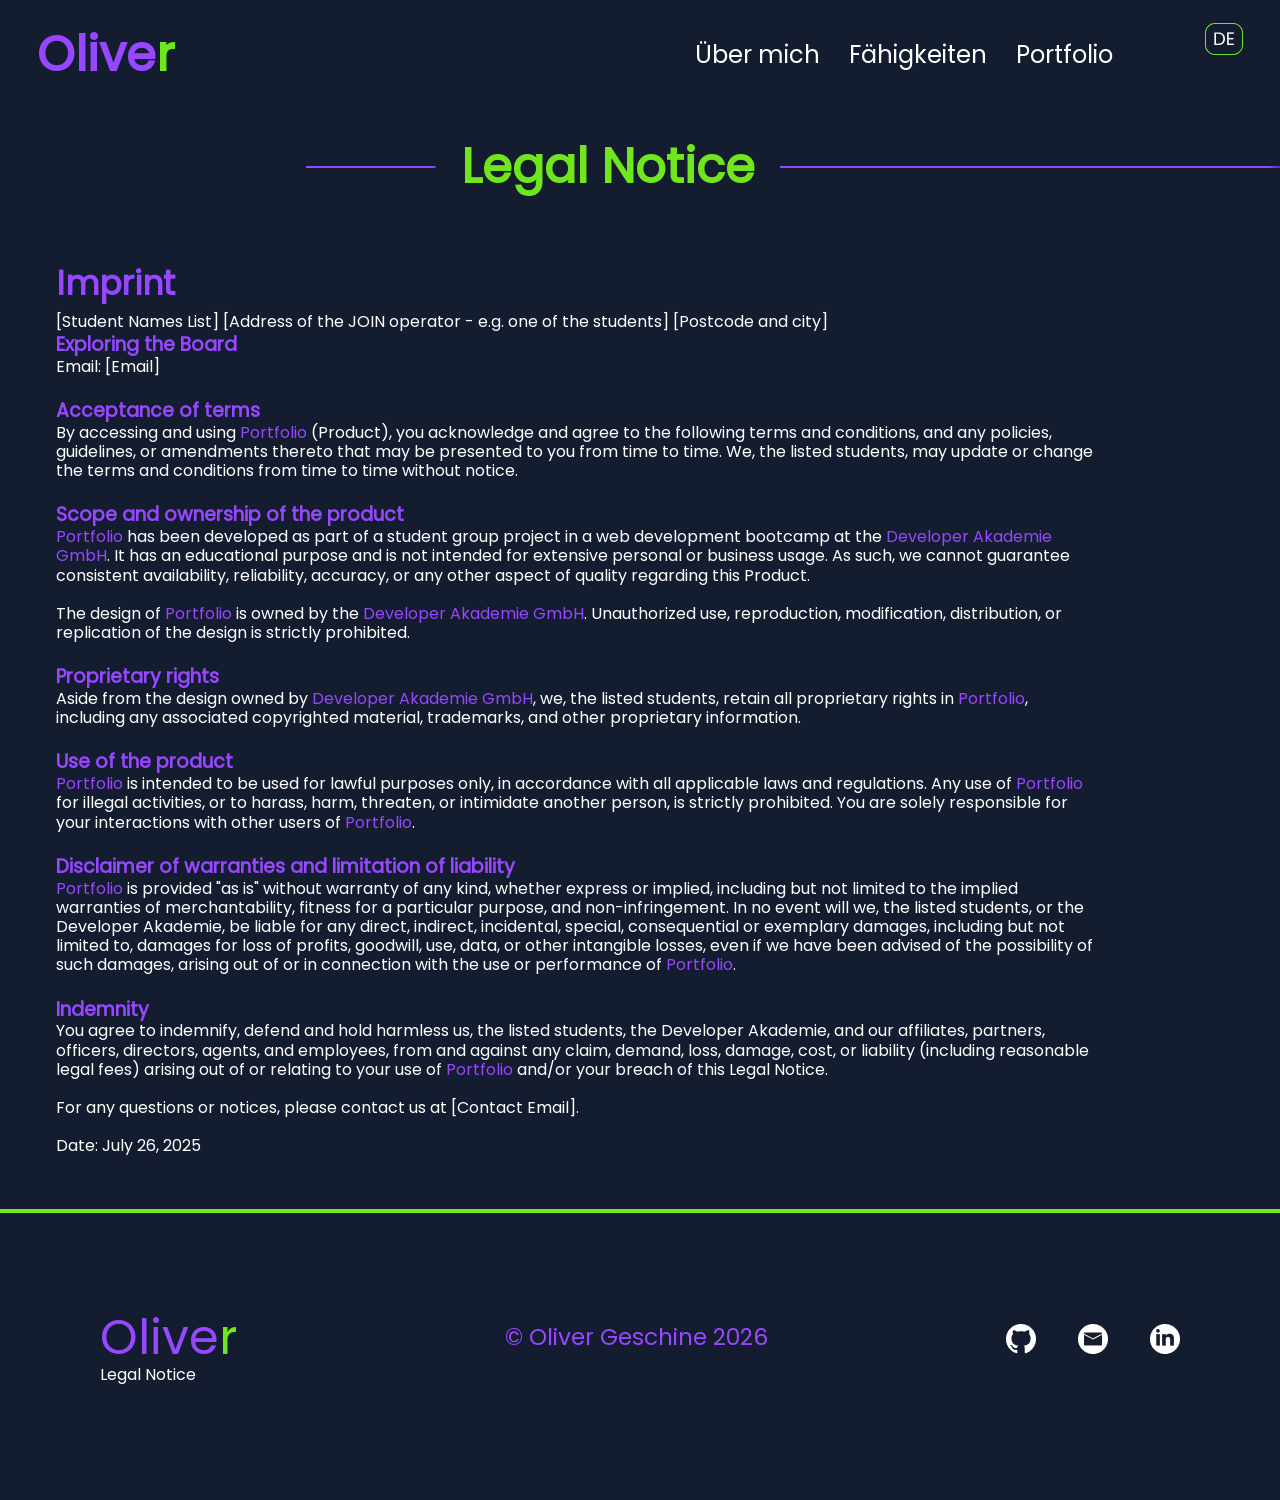
==== legal_notice.html @ e1665aa5 "add legal notice" ====
<!DOCTYPE html>
<html lang="en">

<head>
    <meta charset="UTF-8">
    <meta name="viewport" content="width=device-width, initial-scale=1.0">
    <title>Legal Notice</title>

    <link rel="stylesheet" href="style.css">
    <link rel="stylesheet" href="./styles/navbar.css">
    <link rel="stylesheet" href="./styles/footer.css">
    <link rel="stylesheet" href="./styles/legal.css">

    <script src="./scripts/navbar.js"></script>
    <script src="./scripts/translations.js"></script>
    <script src="script.js"></script>




</head>

<body>

    <div class="content-wrapper">

        <nav>
            <h1>
                <a href="#landing_page">
                    <span>Ol</span><span class="purple-dot">i</span><span>ve</span><span class="green-r">r</span>
                </a>
            </h1>

            <div class="navigation-bar">
                <div class="navigation-links-container">
                    <div class="navigations-links">
                        <a href="#about_me" onclick="setActiveNav(this)" data-translate="nav.about">About me</a>
                        <img class="navigation-links-img dNone" src="./assets/icons/purple_line.png" alt="">
                    </div>
                    <div class="navigations-links">
                        <a href="#skills" onclick="setActiveNav(this)" data-translate="nav.skills">Skills</a>
                        <img class="navigation-links-img dNone" src="./assets/icons/purple_line.png" alt="">
                    </div>
                    <div class="navigations-links">
                        <a href="#portfolio" onclick="setActiveNav(this)" data-translate="nav.portfolio">Portfolio</a>
                        <img class="navigation-links-img dNone" src="./assets/icons/purple_line.png" alt="">
                    </div>
                </div>

                <div class="change_language_container">
                    <div class="language-button" id="de_button" onclick="setLanguageDE()">
                        <img id="de_active" src="./assets/icons/de_inactive.png" alt="">
                    </div>
                    <div class="language-button" id="en_button" onclick="setLanguageEN()">
                        <img id="en_active" src="./assets/icons/en_inactive.png" alt="">
                    </div>
                </div>
            </div>
        </nav>

        <div class="header-content">
            <img class="purple-line-left" src="./assets/icons/purple_line.png" alt="">
            <h1>Legal Notice</h1>
            <img class="purple-line-right" src="./assets/icons/purple_line.png" alt="">
        </div>

        <div class="main-content">



            <h2>Imprint</h2>

            <div>
                [Student Names List]
                [Address of the JOIN operator - e.g. one of the students]
                [Postcode and city]
            </div>

            <h3>Exploring the Board</h3>
            <p>Email: [Email]</p>

            <h3>Acceptance of terms</h3>
            <p>By accessing and using <span>Portfolio</span> (Product), you acknowledge and agree to the following terms
                and
                conditions, and any policies, guidelines, or amendments thereto that may be presented to you from time
                to time. We, the listed students, may update or change the terms and conditions from time to time
                without notice.</p>

            <h3>Scope and ownership of the product</h3>
            <p><span>Portfolio</span> has been developed as part of a student group project in a web development
                bootcamp at the
                <span>Developer Akademie GmbH</span>. It has an educational purpose and is not intended for extensive
                personal or
                business usage. As such, we cannot guarantee consistent availability, reliability, accuracy, or any
                other aspect of quality regarding this Product. <br><br>The design of <span>Portfolio</span> is owned by
                the
                <span>Developer Akademie GmbH</span>. Unauthorized use, reproduction, modification, distribution, or
                replication of the design
                is strictly prohibited.
            </p>

            <h3>Proprietary rights</h3>
            <p>Aside from the design owned by <span>Developer Akademie GmbH</span>, we, the listed students, retain all
                proprietary rights in <span>Portfolio</span>, including any associated copyrighted material, trademarks,
                and other
                proprietary information.</p>

            <h3>Use of the product</h3>
            <p><span>Portfolio</span> is intended to be used for lawful purposes only, in accordance with all applicable
                laws and
                regulations. Any use of <span>Portfolio</span> for illegal activities, or to harass, harm, threaten, or
                intimidate
                another person, is strictly prohibited. You are solely responsible for your interactions with other
                users of <span>Portfolio</span>.</p>

            <h3>Disclaimer of warranties and limitation of liability</h3>
            <p><span>Portfolio</span> is provided "as is" without warranty of any kind, whether express or implied,
                including but
                not limited to the implied warranties of merchantability, fitness for a particular purpose, and
                non-infringement. In no event will we, the listed students, or the Developer Akademie, be liable for any
                direct, indirect, incidental, special, consequential or exemplary damages, including but not limited to,
                damages for loss of profits, goodwill, use, data, or other intangible losses, even if we have been
                advised of the possibility of such damages, arising out of or in connection with the use or performance
                of <span>Portfolio</span>.</p>

            <h3>Indemnity</h3>
            <p>You agree to indemnify, defend and hold harmless us, the listed students, the Developer Akademie, and
                our affiliates, partners, officers, directors, agents, and employees, from and against any claim,
                demand, loss, damage, cost, or liability (including reasonable legal fees) arising out of or relating to
                your use of <span>Portfolio</span> and/or your breach of this Legal Notice. <br><br>

                For any questions or notices, please contact us at [Contact Email]. <br><br>

                Date: July 26, 2025</p>

        </div>
        <footer>
            <div class="footer-content">
                <a class="footer-name" href="#landing_page">
                    <span>Ol</span><span class="purple-dot">i</span><span>ve</span><span class="green-r">r</span>
                </a>
                <div>
                    <span>&copy; Oliver Geschine 2026</span>
                </div>
                <div class="footer-links">
                    <a href="https://github.com/OliGeschine" target="_blank"><img src="./assets/icons/github.png"
                            alt="Github"></a>
                    <a href="#contact"><img src="./assets/icons/email.png" alt="Email"></a>
                    <a href="https://www.linkedin.com/in/oliver-geschine-a71230404/" target="_blank"><img
                            src="./assets/icons/linkedin.png" alt="LinkedIn"></a>
                </div>
            </div>
            <div class="legal-notice">Legal Notice</div>
        </footer>
</body>

</html>
---- style.css ----
* {
    margin: 0;
    padding: 0;
    box-sizing: border-box;
    /* outline: 1px solid red; */
}

html {
    height: 100%;
    scroll-behavior: smooth;
    background-color: #000000;
    display: flex;
    justify-content: center;
}

body {
    height: 100%;
    color: white;
    display: flex;
    justify-content: center;
    margin: 0;
    padding: 0;
    font-family: 'Poppins', sans-serif;
    box-sizing: border-box;
    width: 100%;
}

.content-wrapper {
    max-width: 1440px;
    width: 100%;
    display: flex;
    flex-direction: column;
    align-items: center;
    position: absolute;
    overflow: hidden;
    background-color: #141D2F;
}

.dNone {
    display: none;
}

@font-face {
    font-family: 'Poppins';
    src: url('assets/fonts/Poppins/Poppins-Regular.woff') format('woff');
}

.poppins-thin {
    font-family: "Poppins", sans-serif;
    font-weight: 100;
    font-style: normal;
}

.poppins-extralight {
    font-family: "Poppins", sans-serif;
    font-weight: 200;
    font-style: normal;
}

.poppins-light {
    font-family: "Poppins", sans-serif;
    font-weight: 300;
    font-style: normal;
}

.poppins-regular {
    font-family: "Poppins", sans-serif;
    font-weight: 400;
    font-style: normal;
}

.poppins-medium {
    font-family: "Poppins", sans-serif;
    font-weight: 500;
    font-style: normal;
}

.poppins-semibold {
    font-family: "Poppins", sans-serif;
    font-weight: 600;
    font-style: normal;
}

.poppins-bold {
    font-family: "Poppins", sans-serif;
    font-weight: 700;
    font-style: normal;
}

.poppins-extrabold {
    font-family: "Poppins", sans-serif;
    font-weight: 800;
    font-style: normal;
}

.poppins-black {
    font-family: "Poppins", sans-serif;
    font-weight: 900;
    font-style: normal;
}

.poppins-thin-italic {
    font-family: "Poppins", sans-serif;
    font-weight: 100;
    font-style: italic;
}

.poppins-extralight-italic {
    font-family: "Poppins", sans-serif;
    font-weight: 200;
    font-style: italic;
}

.poppins-light-italic {
    font-family: "Poppins", sans-serif;
    font-weight: 300;
    font-style: italic;
}

.poppins-regular-italic {
    font-family: "Poppins", sans-serif;
    font-weight: 400;
    font-style: italic;
}

.poppins-medium-italic {
    font-family: "Poppins", sans-serif;
    font-weight: 500;
    font-style: italic;
}

.poppins-semibold-italic {
    font-family: "Poppins", sans-serif;
    font-weight: 600;
    font-style: italic;
}

.poppins-bold-italic {
    font-family: "Poppins", sans-serif;
    font-weight: 700;
    font-style: italic;
}

.poppins-extrabold-italic {
    font-family: "Poppins", sans-serif;
    font-weight: 800;
    font-style: italic;
}

.poppins-black-italic {
    font-family: "Poppins", sans-serif;
    font-weight: 900;
    font-style: italic;
}
---- styles/navbar.css ----
h1 a {
    text-decoration: none;
    color: white;
}

nav {
    width: 100%;
    height: 109px;
    display: flex;
    justify-content: space-between;
    align-items: center;
    position: fixed;
    top: 0px;
    left: 50%;
    transform: translateX(-50%);
    max-width: 1440px;
    z-index: 99;
    background-color: #141D2F;
    padding: 0 37px;
}

.navigation-bar {
    gap: 92px;
    display: flex;
    align-items: center;
}

.navigation-links-container {
    display: flex;
    font-size: 24px;
    gap: 29px;
}

.navigation-links-container a {
    text-decoration: none;
    color: white;
    font-weight: 400;
    font-style: normal;
}

.navigation-links-container a:hover {
    color: #70e71a;
}

.navigations-links {
    display: flex;
    flex-direction: column;
    justify-content: flex-start;
}

.navigation-links-img {
    width: 57px;
    height: 3px;
}

.navigations-links.active a {
    color: #70e71a !important;
}

.navigations-links.active .navigation-links-img {
    display: block !important;
}

.change_language_button {
    height: 32px;
    width: 92px;
    cursor: pointer;
}

.purple-dot {
    color: #9747ff;
}

.green-r {
    color: #70e71a;
}
---- styles/footer.css ----
footer {
    display: flex;
    flex-direction: column;
    justify-content: center;
    padding: 50px 100px;
    width: 100%;
    height: 291px;
    font-size: 23px;
    line-height: 120%;
    border-top: 4px solid #70e71a;
    background-color: #141D2F;
    z-index: 1;
}

.footer-content {
    display: flex;
    justify-content: space-between;
}

.footer-name {
    font-size: 48px;
    color: white;
    text-decoration: none;
    padding-right: 30px;
}

.purple-dot {
    color: #9747ff;
}

.green-r {
    color: #70e71a;
}

.footer-links {
    display: flex;
    gap: 42px;
}

.footer-links a {
    transition: 0.15s ease-in-out;
}

.footer-links a:hover {
    transform: scale(1.4);
}

.legal-notice {
    font-size: 16px;
}

.footer-legal-notice-container {
    display: flex;
    flex-direction: column;
    line-height: 1.2rem;
}

.footer-legal-notice-img {
    width: 57px;
    height: 2px;
    opacity: 0;
}

.footer-legal-notice-container:hover .footer-legal-notice-img {
    opacity: 1;
    transition: 0.3s ease-in;
}
---- styles/legal.css ----
.main-content {
    height: 63%;
    margin-top: 56px;
    display: flex;
    flex-direction: column;
    width: 1168px;
    height: 950px;
    padding-right: 130px;
}

.header-content {
    height: 73px;
    display: flex;
    align-items: center;
    justify-content: flex-end;
    width: 100%;
    gap: 25px;
    margin-top: 130px;
}

.purple-line-left {
    width: 130px;
    height: 2px;
}

.purple-line-right {
    width: 500px;
    height: 2px;
}

h1 {
    font-size: 48px;
    color: #70E61C;
}

h2 {
    font-size: 33px;
    color: #9747FF;
}

h3 {
    font-size: 19px;
    color: #9747FF;
    font-weight: 700;
    line-height: 120%;
}

p {
    font-size: 16px;
    font-weight: 400;
    line-height: 120%;
    margin-bottom: 24px;
}

span {
    color: #9747FF;
}
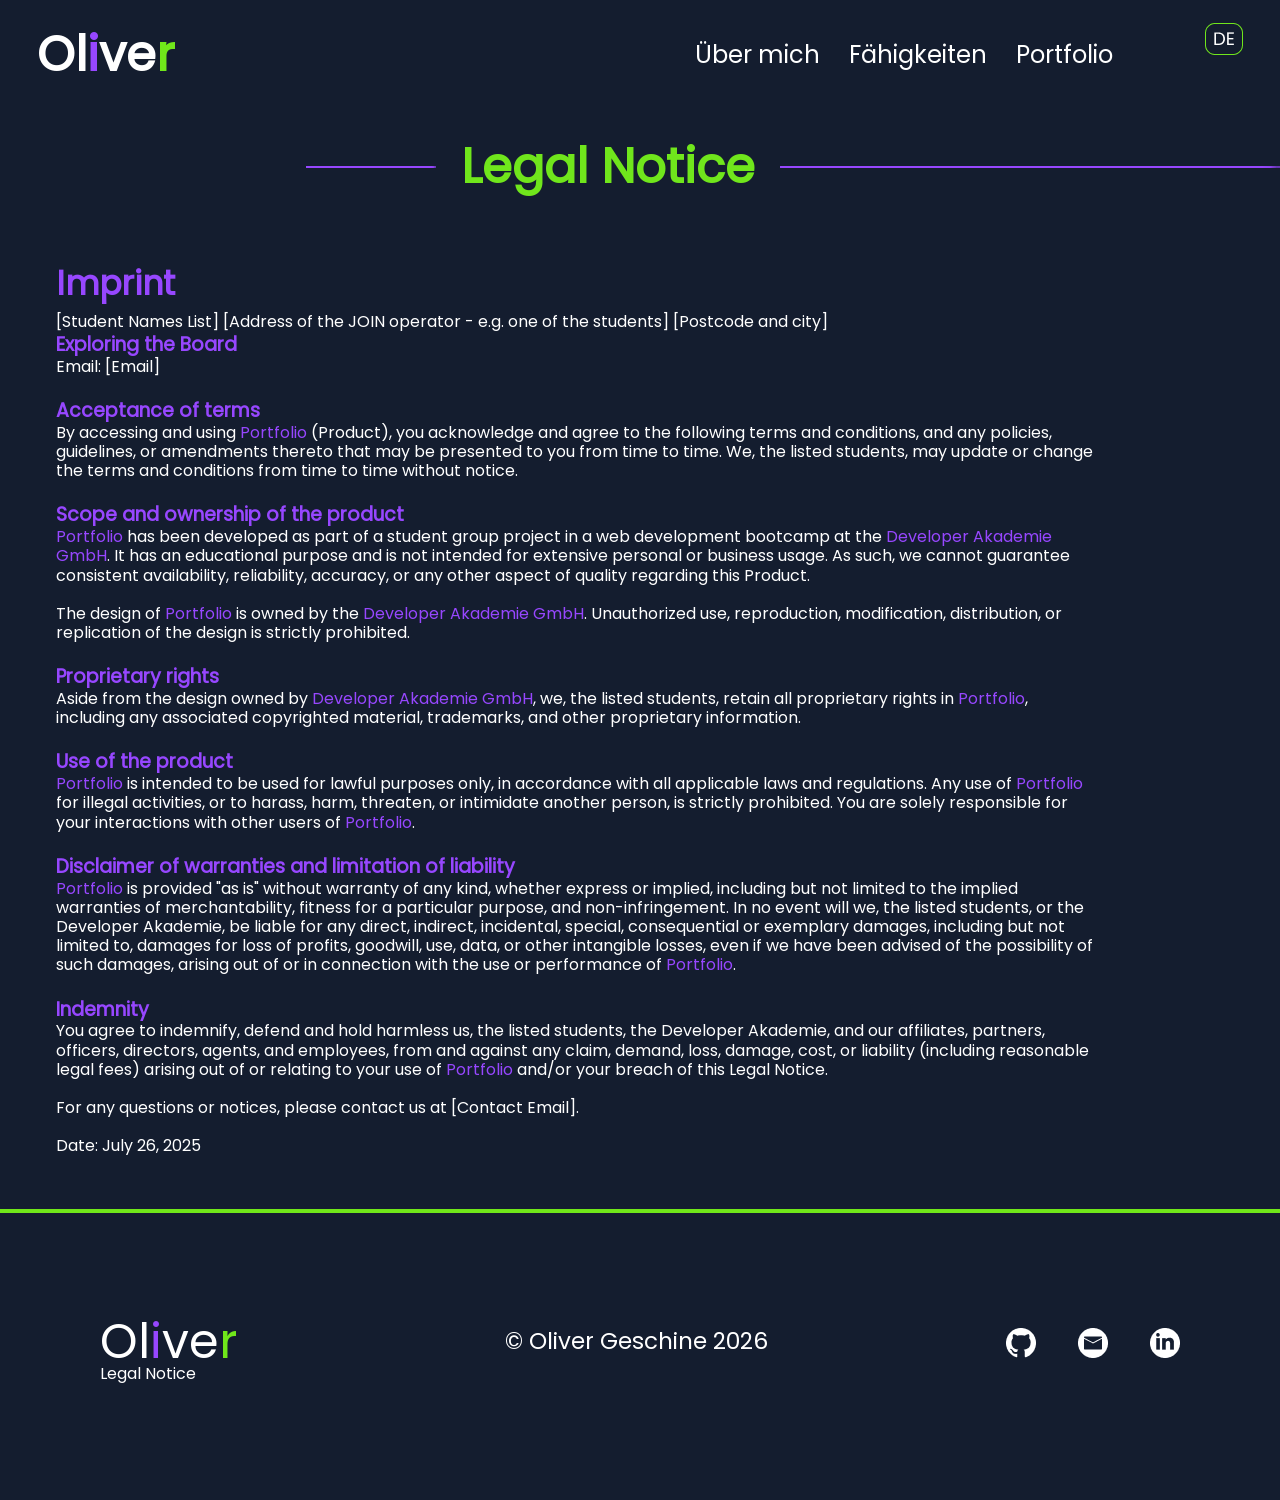
==== commit b88a3ca4: "fully connected index und legal notice" ====
--- a/legal_notice.html
+++ b/legal_notice.html
@@ -22,11 +22,11 @@
 
 <body>
 
-    <div class="content-wrapper">
+    <div class="content-wrapper" id="legal">
 
         <nav>
             <h1>
-                <a href="#landing_page">
+                <a onclick="window.location.href='./index.html'">
                     <span>Ol</span><span class="purple-dot">i</span><span>ve</span><span class="green-r">r</span>
                 </a>
             </h1>
@@ -34,15 +34,18 @@
             <div class="navigation-bar">
                 <div class="navigation-links-container">
                     <div class="navigations-links">
-                        <a href="#about_me" onclick="setActiveNav(this)" data-translate="nav.about">About me</a>
+                        <a onclick="window.location.href='./index.html?scrollTo=about_me'" onclick="setActiveNav(this)"
+                            data-translate="nav.about">About me</a>
                         <img class="navigation-links-img dNone" src="./assets/icons/purple_line.png" alt="">
                     </div>
                     <div class="navigations-links">
-                        <a href="#skills" onclick="setActiveNav(this)" data-translate="nav.skills">Skills</a>
+                        <a onclick="window.location.href='./index.html?scrollTo=skills'" onclick="setActiveNav(this)"
+                            data-translate="nav.skills">Skills</a>
                         <img class="navigation-links-img dNone" src="./assets/icons/purple_line.png" alt="">
                     </div>
                     <div class="navigations-links">
-                        <a href="#portfolio" onclick="setActiveNav(this)" data-translate="nav.portfolio">Portfolio</a>
+                        <a onclick="window.location.href='./index.html?scrollTo=portfolio'" onclick="setActiveNav(this)"
+                            data-translate="nav.portfolio">Portfolio</a>
                         <img class="navigation-links-img dNone" src="./assets/icons/purple_line.png" alt="">
                     </div>
                 </div>
@@ -136,21 +139,27 @@
         </div>
         <footer>
             <div class="footer-content">
-                <a class="footer-name" href="#landing_page">
+                <a class="footer-name" onclick="window.location.href='./index.html'">
                     <span>Ol</span><span class="purple-dot">i</span><span>ve</span><span class="green-r">r</span>
                 </a>
                 <div>
-                    <span>&copy; Oliver Geschine 2026</span>
+                    <span class="copyright-name">&copy; Oliver Geschine 2026</span>
                 </div>
                 <div class="footer-links">
                     <a href="https://github.com/OliGeschine" target="_blank"><img src="./assets/icons/github.png"
                             alt="Github"></a>
-                    <a href="#contact"><img src="./assets/icons/email.png" alt="Email"></a>
+                    <a onclick="window.location.href='./index.html?scrollTo=contact'"><img
+                            src="./assets/icons/email.png" alt="Email"></a>
                     <a href="https://www.linkedin.com/in/oliver-geschine-a71230404/" target="_blank"><img
                             src="./assets/icons/linkedin.png" alt="LinkedIn"></a>
                 </div>
             </div>
-            <div class="legal-notice">Legal Notice</div>
+            <div class="footer-legal-notice-container">
+                <a class="legal-notice" href="#legal">Legal
+                    Notice</a>
+                <img class="footer-legal-notice-img" src="./assets/icons/green_line.png" alt="">
+            </div>
+
         </footer>
 </body>
 
--- a/styles/footer.css
+++ b/styles/footer.css
@@ -10,6 +10,11 @@
     border-top: 4px solid #70e71a;
     background-color: #141D2F;
     z-index: 1;
+    scroll-behavior: smooth;
+}
+
+footer span {
+    color: white;
 }
 
 .footer-content {
@@ -47,6 +52,7 @@
 
 .legal-notice {
     font-size: 16px;
+    cursor: pointer;
 }
 
 .footer-legal-notice-container {
--- a/styles/legal.css
+++ b/styles/legal.css
@@ -6,6 +6,10 @@
     width: 1168px;
     height: 950px;
     padding-right: 130px;
+}
+
+nav span {
+    color: white;
 }
 
 .header-content {
@@ -54,4 +58,9 @@
 
 span {
     color: #9747FF;
+}
+
+footer a {
+    text-decoration: none;
+    color: white;
 }
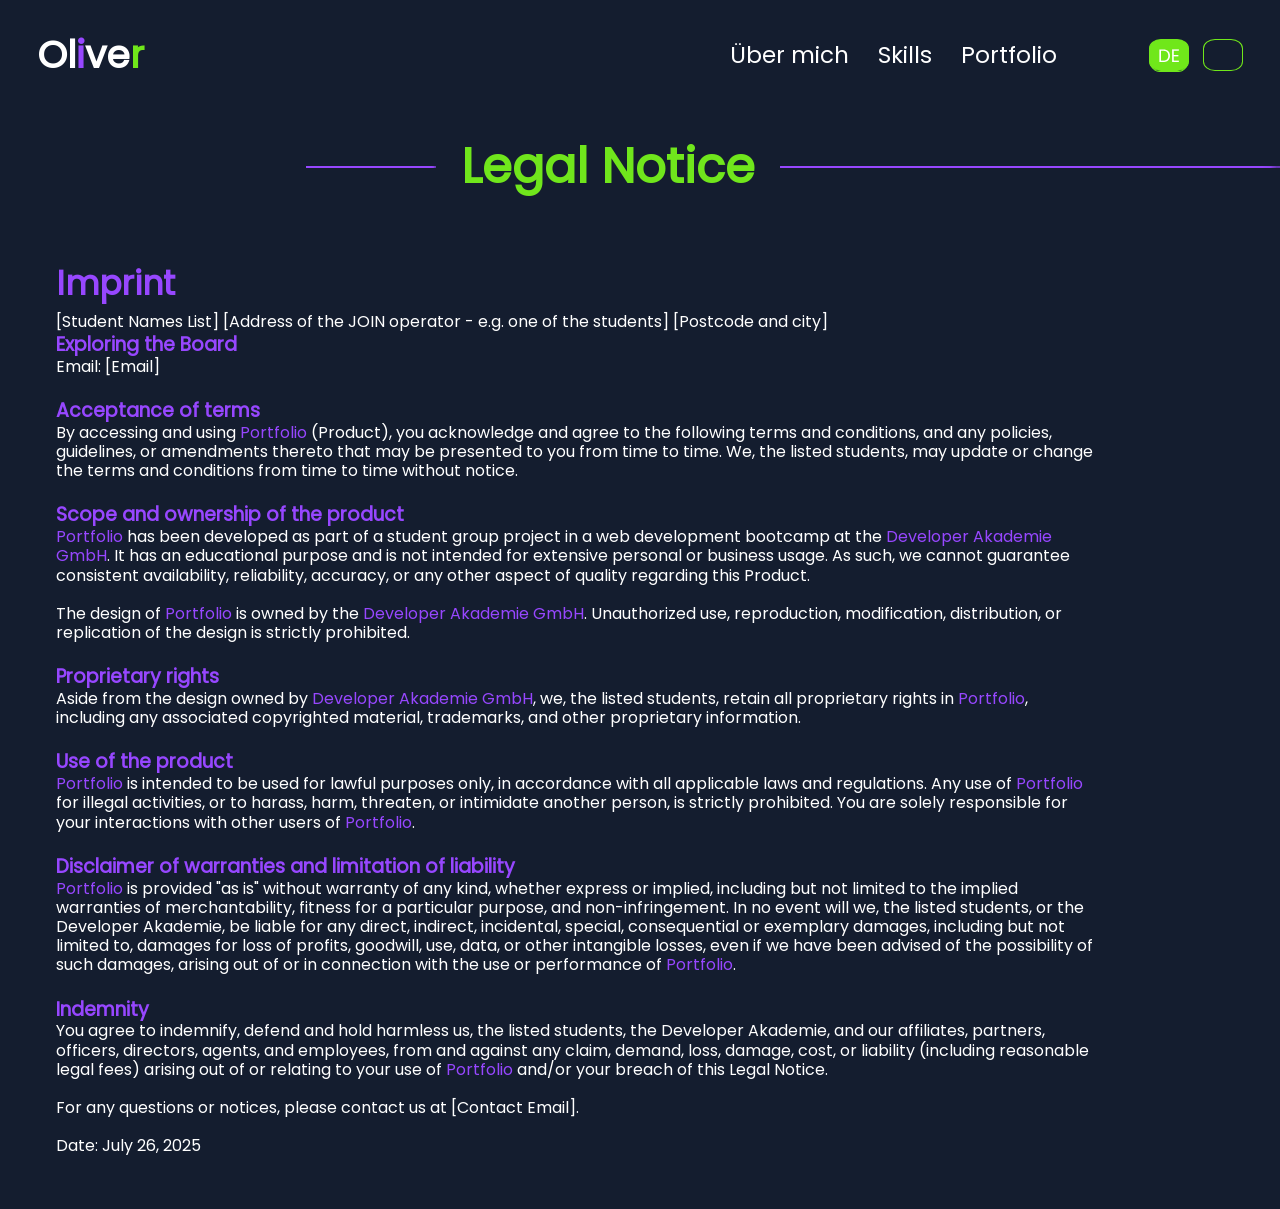
==== commit e5195a29: "add link to privacy policy" ====
--- a/legal_notice.html
+++ b/legal_notice.html
@@ -12,7 +12,9 @@
     <link rel="stylesheet" href="./styles/legal.css">
 
     <script src="./scripts/navbar.js"></script>
+    <script src="./scripts/includeHTML.js"></script>
     <script src="./scripts/translations.js"></script>
+    <script src="./scripts/comments.js"></script>
     <script src="script.js"></script>
 
 
@@ -20,7 +22,7 @@
 
 </head>
 
-<body>
+<body onload="includeHTML()">
 
     <div class="content-wrapper" id="legal">
 
@@ -137,30 +139,7 @@
                 Date: July 26, 2025</p>
 
         </div>
-        <footer>
-            <div class="footer-content">
-                <a class="footer-name" onclick="window.location.href='./index.html'">
-                    <span>Ol</span><span class="purple-dot">i</span><span>ve</span><span class="green-r">r</span>
-                </a>
-                <div>
-                    <span class="copyright-name">&copy; Oliver Geschine 2026</span>
-                </div>
-                <div class="footer-links">
-                    <a href="https://github.com/OliGeschine" target="_blank"><img src="./assets/icons/github.png"
-                            alt="Github"></a>
-                    <a onclick="window.location.href='./index.html?scrollTo=contact'"><img
-                            src="./assets/icons/email.png" alt="Email"></a>
-                    <a href="https://www.linkedin.com/in/oliver-geschine-a71230404/" target="_blank"><img
-                            src="./assets/icons/linkedin.png" alt="LinkedIn"></a>
-                </div>
-            </div>
-            <div class="footer-legal-notice-container">
-                <a class="legal-notice" href="#legal">Legal
-                    Notice</a>
-                <img class="footer-legal-notice-img" src="./assets/icons/green_line.png" alt="">
-            </div>
-
-        </footer>
+        <div class="inlude-footer" w3-include-html="./footer.html"></div>
 </body>
 
 </html>
--- a/style.css
+++ b/style.css
@@ -34,6 +34,10 @@
     position: absolute;
     overflow: hidden;
     background-color: #141D2F;
+}
+
+.inlude-footer {
+    width: 100%;
 }
 
 .dNone {
--- a/styles/navbar.css
+++ b/styles/navbar.css
@@ -1,6 +1,11 @@
 h1 a {
     text-decoration: none;
     color: white;
+
+}
+
+nav h1 {
+    font-size: 38px;
 }
 
 nav {
@@ -27,7 +32,7 @@
 
 .navigation-links-container {
     display: flex;
-    font-size: 24px;
+    font-size: 23px;
     gap: 29px;
 }
 
@@ -61,10 +66,38 @@
     display: block !important;
 }
 
-.change_language_button {
+.change_language_container {
+    display: flex;
+    gap: 14px;
+}
+
+.language-button {
+    font-family: 'Poppins', sans-serif;
+    color: white;
+    font-size: 18px;
+    line-height: 120%;
+    font-weight: 400;
+    width: 40px;
     height: 32px;
-    width: 92px;
+    border-radius: 30%;
+    background-color: #141D2F;
+    border: solid 1px #70e71a;
+}
+
+.language-button:hover {
     cursor: pointer;
+    background-color: #9747FF;
+    border-color: #9747FF;
+}
+
+.language-button.active {
+    background-color: #70e71a;
+    font-weight: 700;
+}
+
+.language-button.active:hover {
+    border-color: #70e71a;
+    cursor: default;
 }
 
 .purple-dot {
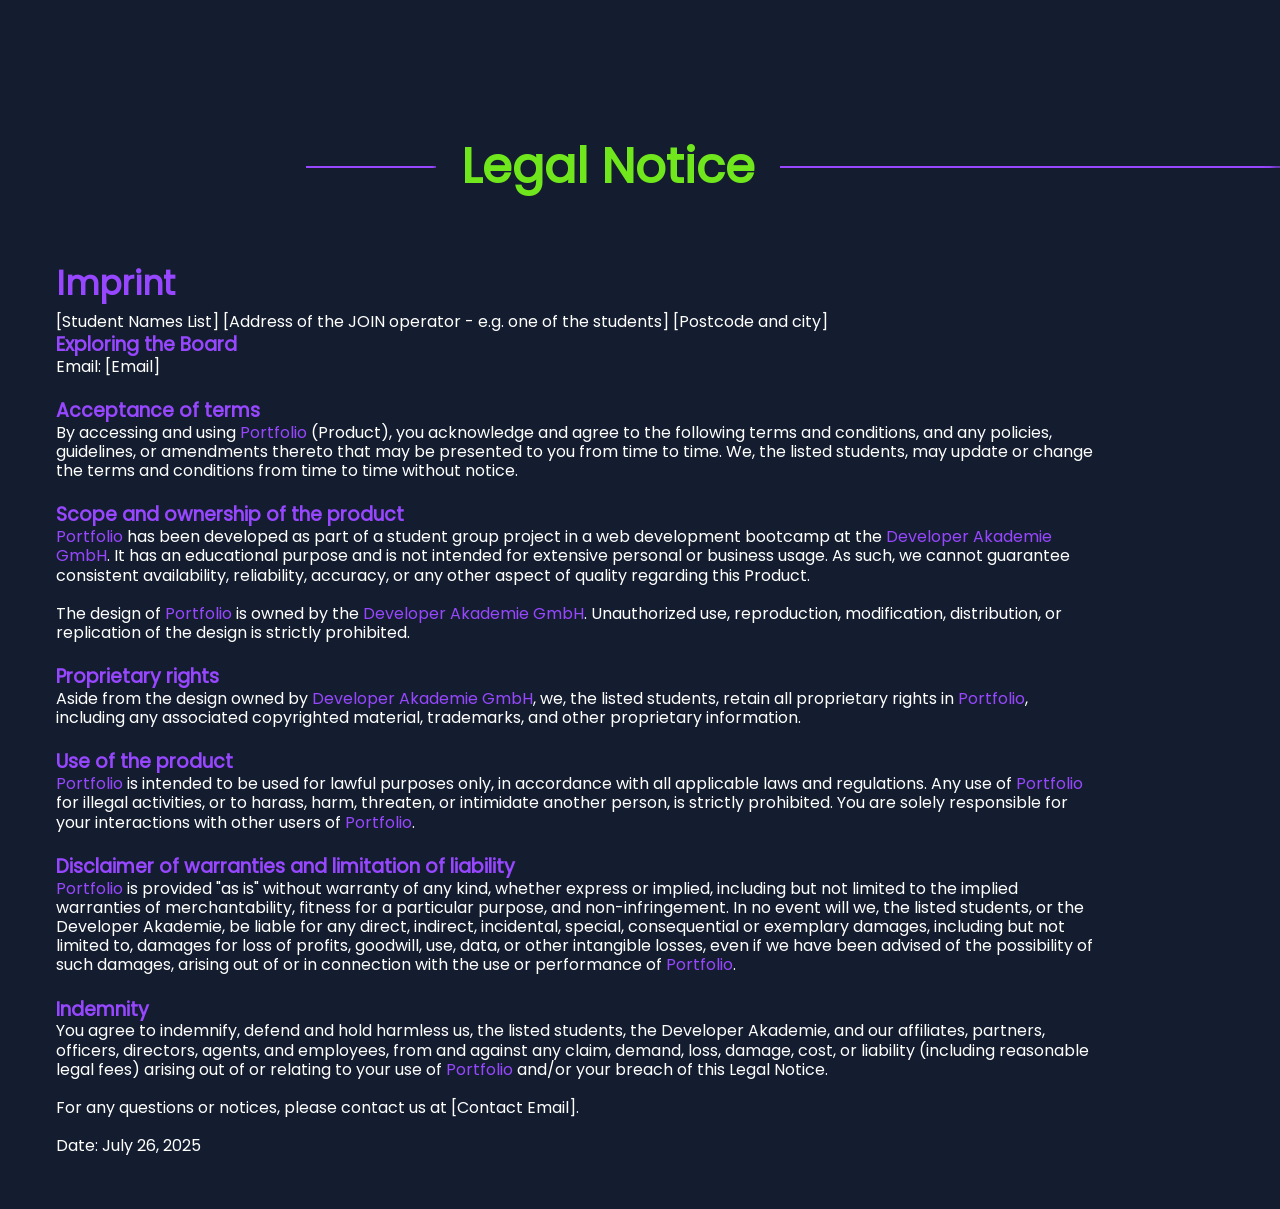
==== commit 203f2dc7: "add navbar html + add css to privacy policy" ====
--- a/legal_notice.html
+++ b/legal_notice.html
@@ -26,42 +26,7 @@
 
     <div class="content-wrapper" id="legal">
 
-        <nav>
-            <h1>
-                <a onclick="window.location.href='./index.html'">
-                    <span>Ol</span><span class="purple-dot">i</span><span>ve</span><span class="green-r">r</span>
-                </a>
-            </h1>
-
-            <div class="navigation-bar">
-                <div class="navigation-links-container">
-                    <div class="navigations-links">
-                        <a onclick="window.location.href='./index.html?scrollTo=about_me'" onclick="setActiveNav(this)"
-                            data-translate="nav.about">About me</a>
-                        <img class="navigation-links-img dNone" src="./assets/icons/purple_line.png" alt="">
-                    </div>
-                    <div class="navigations-links">
-                        <a onclick="window.location.href='./index.html?scrollTo=skills'" onclick="setActiveNav(this)"
-                            data-translate="nav.skills">Skills</a>
-                        <img class="navigation-links-img dNone" src="./assets/icons/purple_line.png" alt="">
-                    </div>
-                    <div class="navigations-links">
-                        <a onclick="window.location.href='./index.html?scrollTo=portfolio'" onclick="setActiveNav(this)"
-                            data-translate="nav.portfolio">Portfolio</a>
-                        <img class="navigation-links-img dNone" src="./assets/icons/purple_line.png" alt="">
-                    </div>
-                </div>
-
-                <div class="change_language_container">
-                    <div class="language-button" id="de_button" onclick="setLanguageDE()">
-                        <img id="de_active" src="./assets/icons/de_inactive.png" alt="">
-                    </div>
-                    <div class="language-button" id="en_button" onclick="setLanguageEN()">
-                        <img id="en_active" src="./assets/icons/en_inactive.png" alt="">
-                    </div>
-                </div>
-            </div>
-        </nav>
+        <div class="inlude-html" w3-include-html="./navbar.html"></div>
 
         <div class="header-content">
             <img class="purple-line-left" src="./assets/icons/purple_line.png" alt="">
--- a/style.css
+++ b/style.css
@@ -36,7 +36,7 @@
     background-color: #141D2F;
 }
 
-.inlude-footer {
+.inlude-html {
     width: 100%;
 }
 
@@ -155,4 +155,64 @@
     font-family: "Poppins", sans-serif;
     font-weight: 900;
     font-style: italic;
+}
+
+/* --- Modal --- */
+
+.modal {
+    display: flex;
+    align-items: center;
+    justify-content: center;
+    position: absolute;
+    top: 109px;
+    width: 309px;
+    height: 852px;
+    background-color: #414857;
+}
+
+.modal-content {
+    display: flex;
+    justify-content: center;
+    flex-direction: column;
+    width: 114px;
+    height: 272px;
+    gap: 29px;
+}
+
+.modal-content a {
+    font-size: 22px;
+    text-decoration: none;
+    color: white;
+}
+
+.modal-content a:hover {
+    color: #70e71a;
+}
+
+.modal-language-container {
+    display: flex;
+    align-items: center;
+    line-height: 120%;
+}
+
+.language-button-modal {
+    font-family: 'Poppins', sans-serif;
+    color: white;
+    font-size: 18px;
+    line-height: 120%;
+    font-weight: 400;
+    width: 40px;
+    height: 32px;
+    background-color: transparent;
+    border: none;
+    cursor: pointer;
+}
+
+.language-button-modal:hover {
+    color: #70e71a;
+}
+
+.language-button-modal.active {
+    color: #70e71a;
+    font-weight: 700;
 }
--- a/styles/navbar.css
+++ b/styles/navbar.css
@@ -51,6 +51,7 @@
     display: flex;
     flex-direction: column;
     justify-content: flex-start;
+    cursor: pointer;
 }
 
 .navigation-links-img {
--- a/styles/footer.css
+++ b/styles/footer.css
@@ -9,12 +9,13 @@
     line-height: 120%;
     border-top: 4px solid #70e71a;
     background-color: #141D2F;
-    z-index: 1;
     scroll-behavior: smooth;
+    isolation: isolate;
 }
 
 footer span {
     color: white;
+    height: 48px;
 }
 
 .footer-content {
@@ -23,10 +24,11 @@
 }
 
 .footer-name {
+    display: flex;
     font-size: 48px;
     color: white;
     text-decoration: none;
-    padding-right: 30px;
+    cursor: pointer;
 }
 
 .purple-dot {
@@ -44,6 +46,7 @@
 
 .footer-links a {
     transition: 0.15s ease-in-out;
+    height: 30px;
 }
 
 .footer-links a:hover {
@@ -53,12 +56,14 @@
 .legal-notice {
     font-size: 16px;
     cursor: pointer;
+    display: inline-block;
 }
 
 .footer-legal-notice-container {
     display: flex;
     flex-direction: column;
     line-height: 1.2rem;
+    width: 100px;
 }
 
 .footer-legal-notice-img {
@@ -70,4 +75,10 @@
 .footer-legal-notice-container:hover .footer-legal-notice-img {
     opacity: 1;
     transition: 0.3s ease-in;
+}
+
+.copyright-name {
+    font-size: 23px;
+    font-weight: 400;
+    margin-left: 30px;
 }
